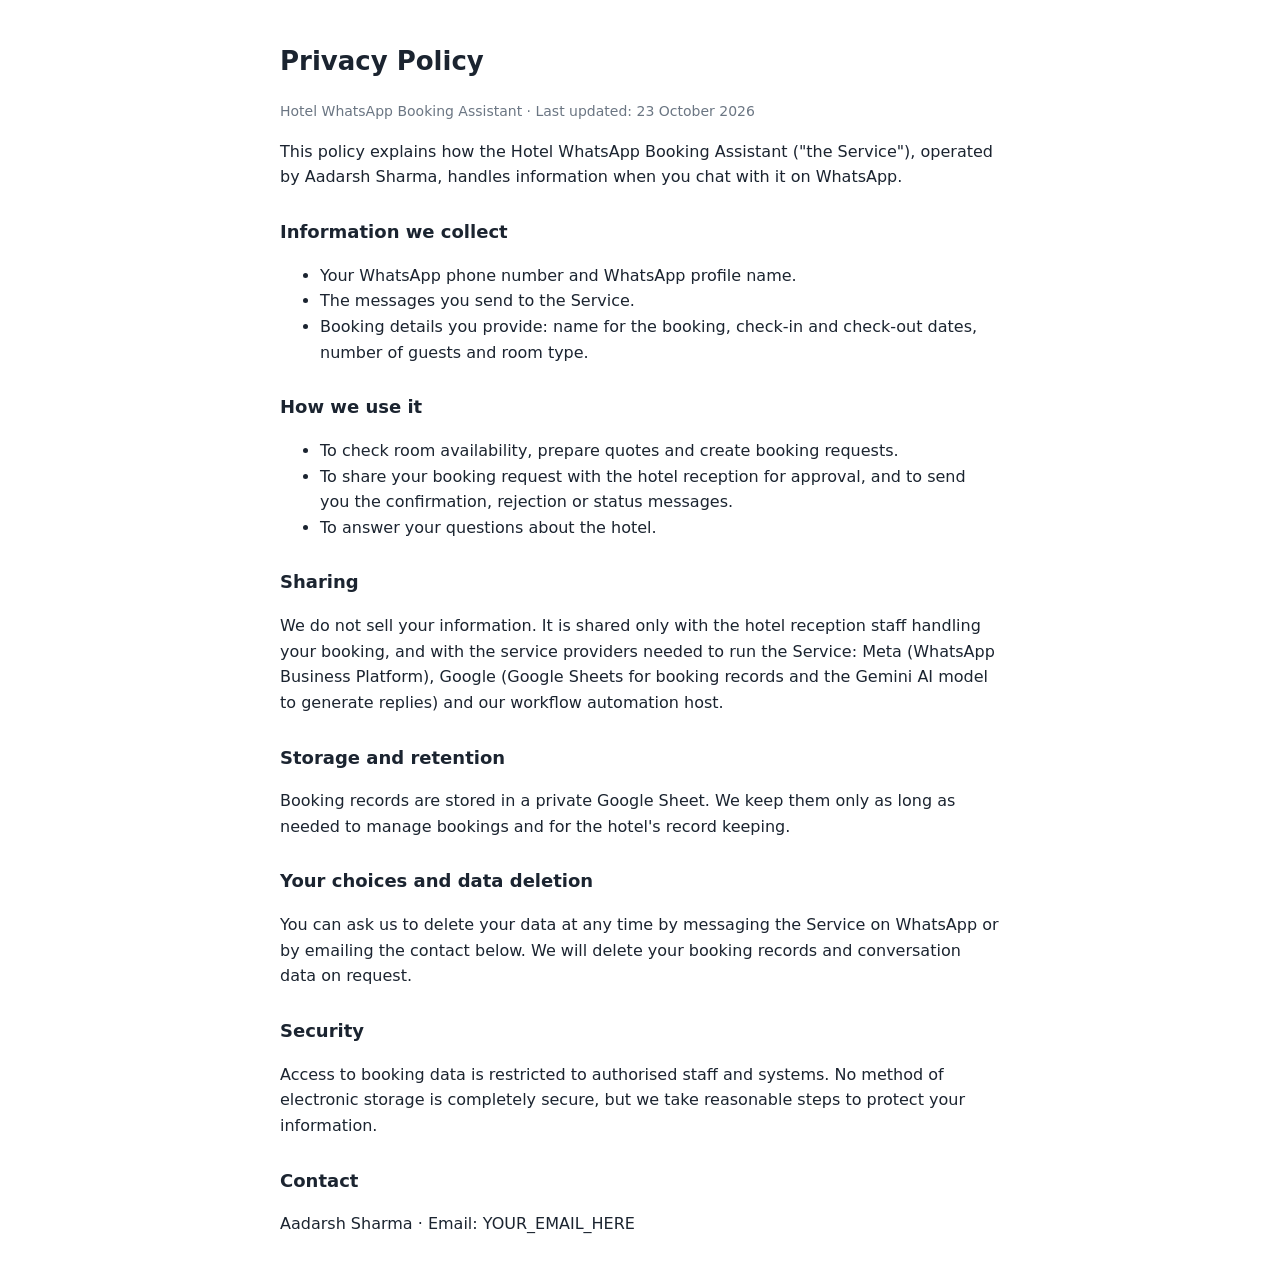
==== privacy.html @ 1afd6fb8 "Add files via upload" ====
<!doctype html>
<html lang="en">
<head>
<meta charset="utf-8">
<meta name="viewport" content="width=device-width,initial-scale=1">
<title>Privacy Policy - Hotel WhatsApp Booking Assistant</title>
<style>
  body{font-family:system-ui,-apple-system,Segoe UI,Roboto,sans-serif;max-width:720px;margin:0 auto;padding:24px 16px;line-height:1.6;color:#1b2430}
  h1{font-size:26px} h2{font-size:18px;margin-top:28px}
  .meta{color:#6b7683;font-size:14px}
</style>
</head>
<body>
<h1>Privacy Policy</h1>
<p class="meta">Hotel WhatsApp Booking Assistant &middot; Last updated: 23 October 2026</p>

<p>This policy explains how the Hotel WhatsApp Booking Assistant ("the Service"), operated by Aadarsh Sharma, handles information when you chat with it on WhatsApp.</p>

<h2>Information we collect</h2>
<ul>
  <li>Your WhatsApp phone number and WhatsApp profile name.</li>
  <li>The messages you send to the Service.</li>
  <li>Booking details you provide: name for the booking, check-in and check-out dates, number of guests and room type.</li>
</ul>

<h2>How we use it</h2>
<ul>
  <li>To check room availability, prepare quotes and create booking requests.</li>
  <li>To share your booking request with the hotel reception for approval, and to send you the confirmation, rejection or status messages.</li>
  <li>To answer your questions about the hotel.</li>
</ul>

<h2>Sharing</h2>
<p>We do not sell your information. It is shared only with the hotel reception staff handling your booking, and with the service providers needed to run the Service: Meta (WhatsApp Business Platform), Google (Google Sheets for booking records and the Gemini AI model to generate replies) and our workflow automation host.</p>

<h2>Storage and retention</h2>
<p>Booking records are stored in a private Google Sheet. We keep them only as long as needed to manage bookings and for the hotel's record keeping.</p>

<h2>Your choices and data deletion</h2>
<p>You can ask us to delete your data at any time by messaging the Service on WhatsApp or by emailing the contact below. We will delete your booking records and conversation data on request.</p>

<h2>Security</h2>
<p>Access to booking data is restricted to authorised staff and systems. No method of electronic storage is completely secure, but we take reasonable steps to protect your information.</p>

<h2>Contact</h2>
<p>Aadarsh Sharma &middot; Email: YOUR_EMAIL_HERE</p>
</body>
</html>
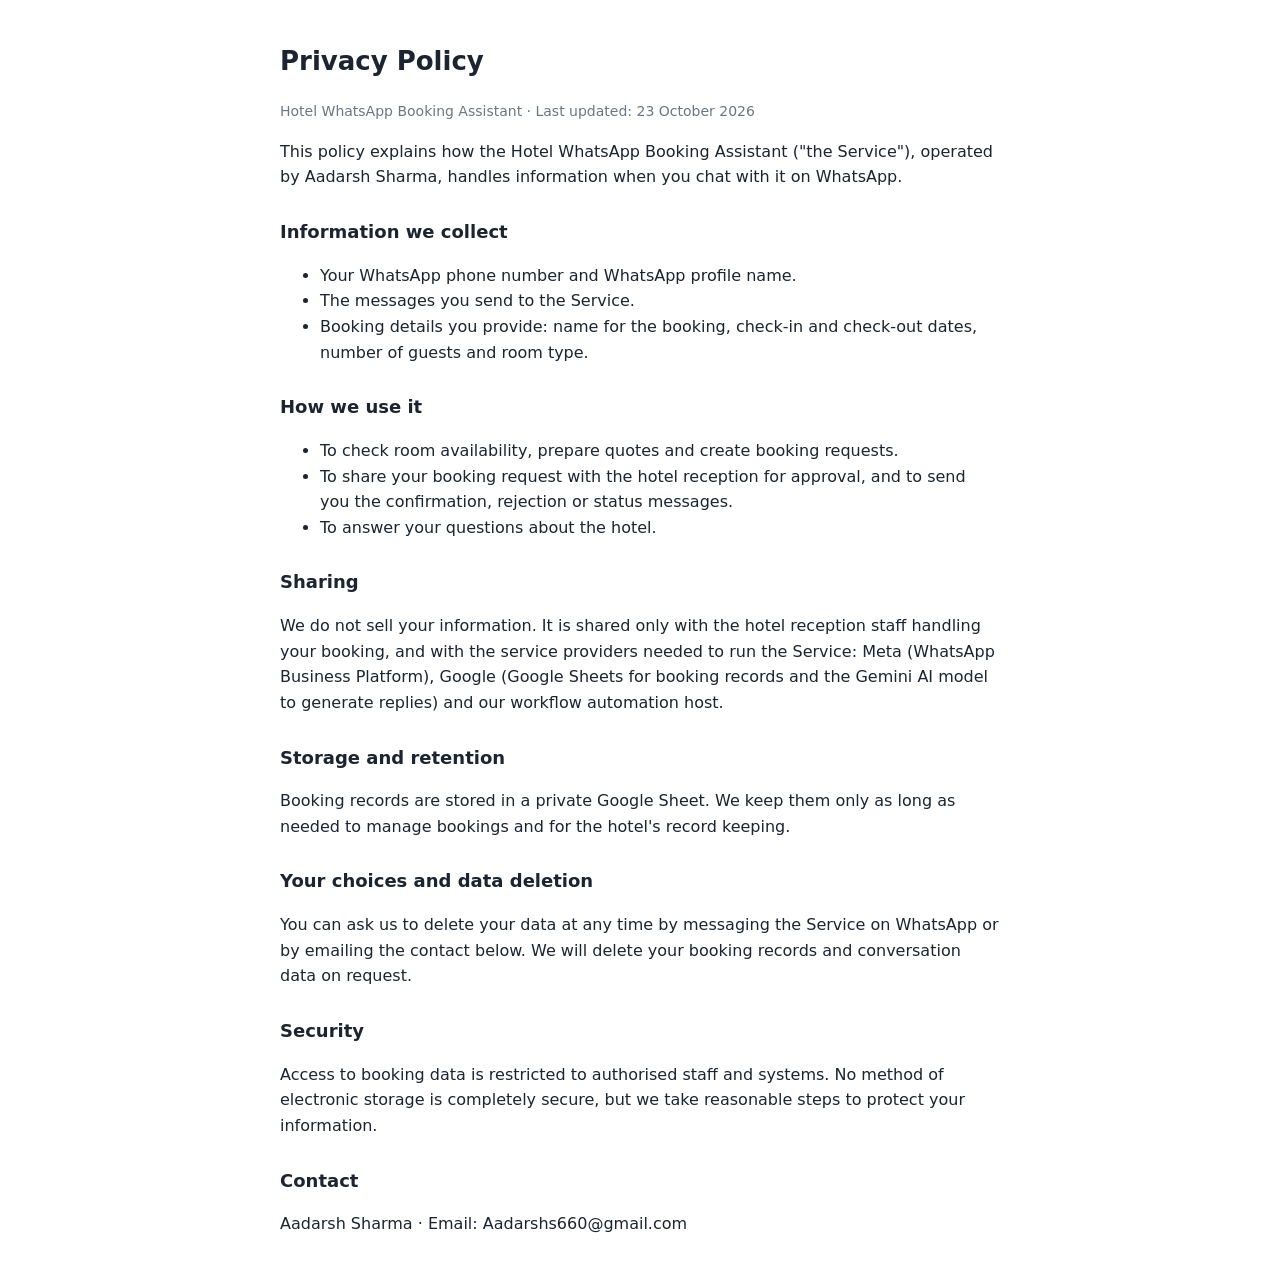
==== commit ad0d9de7: "Update privacy.html" ====
--- a/privacy.html
+++ b/privacy.html
@@ -43,6 +43,6 @@
 <p>Access to booking data is restricted to authorised staff and systems. No method of electronic storage is completely secure, but we take reasonable steps to protect your information.</p>
 
 <h2>Contact</h2>
-<p>Aadarsh Sharma &middot; Email: YOUR_EMAIL_HERE</p>
+<p>Aadarsh Sharma &middot; Email: Aadarshs660@gmail.com </p>
 </body>
 </html>
